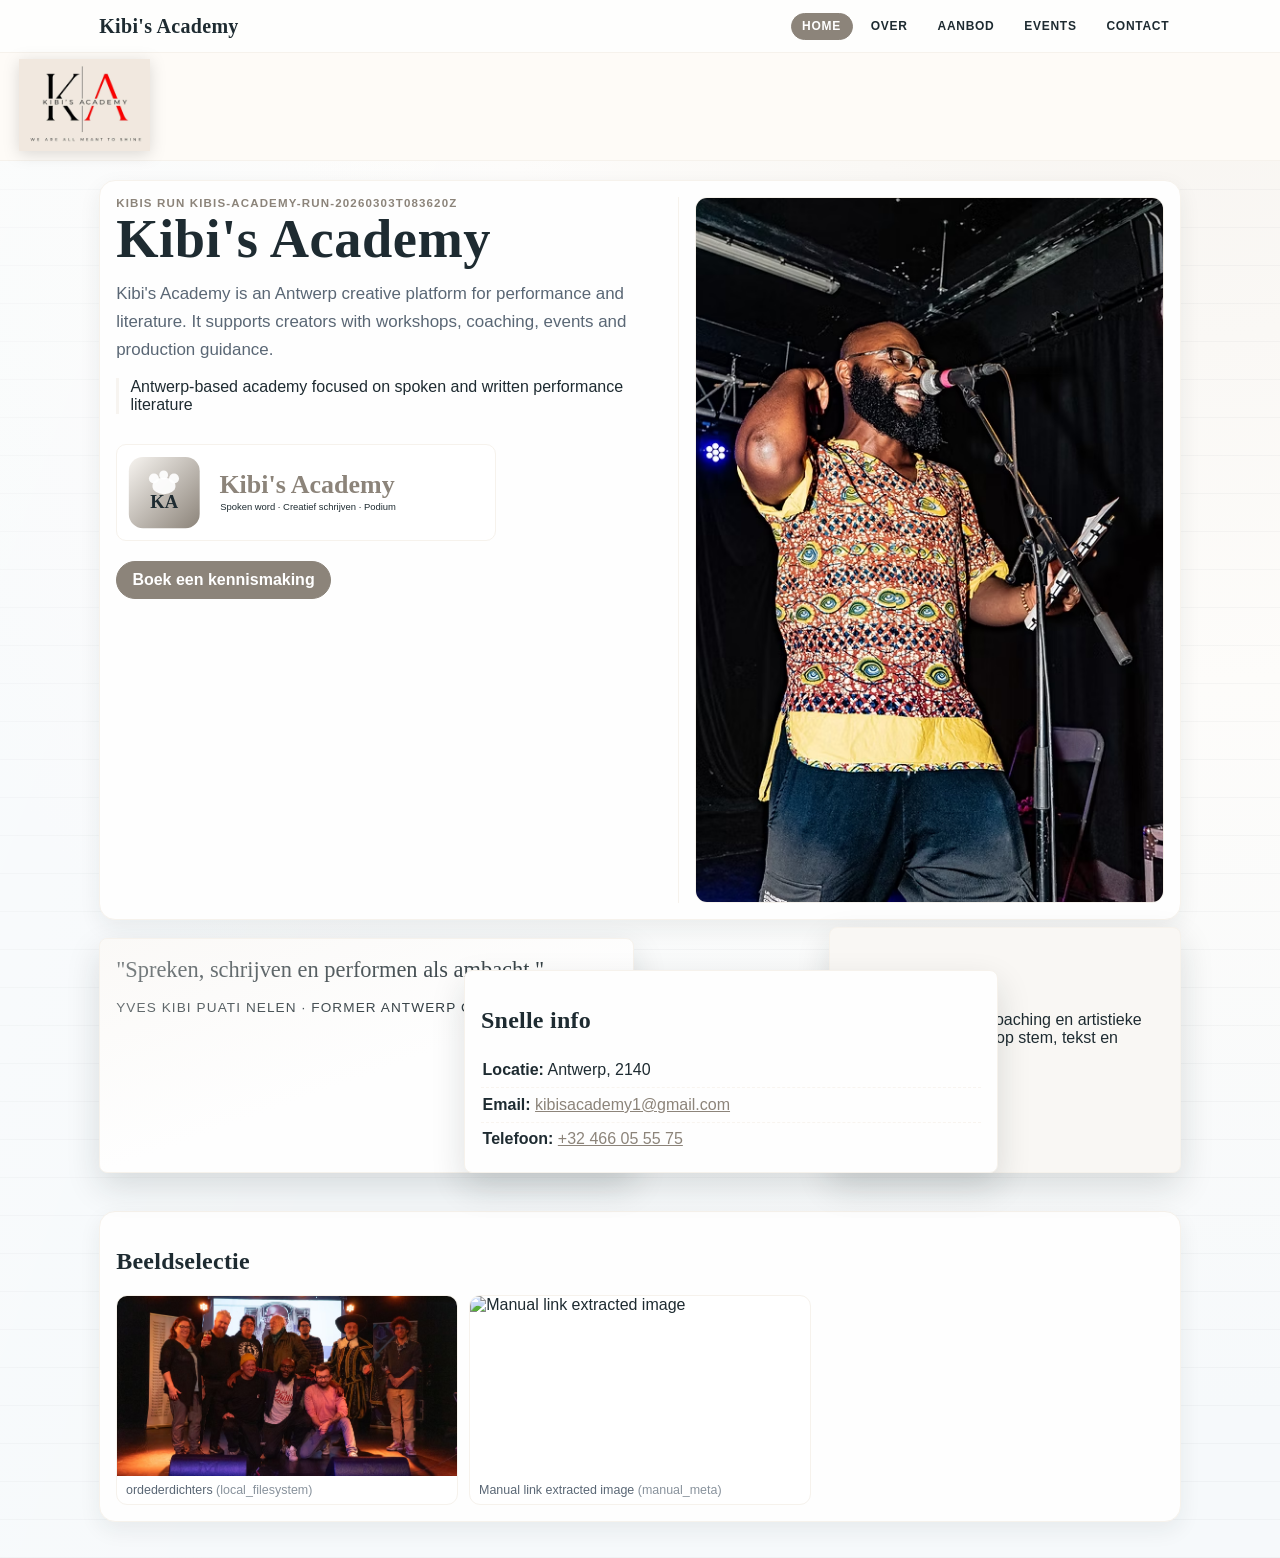
==== index.html @ 3e57da25 "Publish Kibi's Academy static site" ====
<!doctype html>
<html lang="nl">
  <head>
    <meta charset="utf-8" />
    <meta name="viewport" content="width=device-width, initial-scale=1" />
    <title>Kibi&#x27;s Academy | Home</title>
    <meta name="description" content="Spoken word en creatieve trajecten bij Kibi&#x27;s Academy." />
    <meta property="og:title" content="Kibi&#x27;s Academy | Home" />
    <meta property="og:description" content="Spoken word en creatieve trajecten bij Kibi&#x27;s Academy." />
    <meta property="og:type" content="website" />
    <meta property="og:image" content="assets/kibi.avif" />
    
    <link rel="icon" type="image/svg+xml" href="assets/favicon.svg" />
    <link rel="apple-touch-icon" href="assets/apple-touch-icon.svg" />
    <link rel="stylesheet" href="styles.css" />
  </head>
  <body>
    <header class="site-header">
      <div class="inner">
        <p class="brand"><span class="brand-label">Kibi's Academy</span></p>
        <nav>
        <a href="index.html" class="active">Home</a>
        <a href="over.html">Over</a>
        <a href="aanbod.html">Aanbod</a>
        <a href="events.html">Events</a>
        <a href="contact.html">Contact</a>
        </nav>
      </div>
      <div class="brand-strip"><img class="brand-banner" src="assets/corp_logo.jpg" alt="Kibi&#39;s Academy header logo" /></div>
    </header>
    <main class="container">

      <section class="hero card">
        <div class="hero-copy">
          <p class="eyebrow">KIBIS RUN kibis-academy-run-20260303T083620Z</p>
          <h1>Kibi's Academy</h1>
          <p class="lead">Kibi's Academy is an Antwerp creative platform for performance and literature. It supports creators with workshops, coaching, events and production guidance.</p>
          <p class="meta">Antwerp-based academy focused on spoken and written performance literature</p>
          <img class="hero-logo" src="assets/logo-primary.svg" alt="Kibi&#x27;s Academy primair logo" />
          <a class="cta" href="contact.html">Boek een kennismaking</a>
        </div>
        <div class="hero-media"><img src="assets/kibi.avif" alt="Kibi&#x27;s Academy" /></div>
      </section>

      <section class="zen-overlap">
        <article class="card quote-card panel panel-a">
          <p class="quote">"Spreken, schrijven en performen als ambacht."</p>
          <p class="quote-meta">Yves Kibi Puati Nelen · Former Antwerp city poet</p>
        </article>
        <article class="card panel panel-b">
          <h2>Snelle info</h2>
          <ul class="clean-list">
            <li><strong>Locatie:</strong> Antwerp, 2140</li>
            <li><strong>Email:</strong> <a href="mailto:kibisacademy1@gmail.com">kibisacademy1@gmail.com</a></li>
            <li><strong>Telefoon:</strong> <a href="tel:+32466055575">+32 466 05 55 75</a></li>
          </ul>
        </article>
        <article class="card panel panel-c">
          <h2>Focus</h2>
          <p>Workshops, podiumcoaching en artistieke trajecten met nadruk op stem, tekst en performance.</p>
        </article>
      </section>

      <section class="card">
        <h2>Beeldselectie</h2>
        <div class="gallery-grid">
          <figure class="gallery-card"><img src="assets/ordederdichters.avif" alt="ordederdichters" /><figcaption>ordederdichters <span>(local_filesystem)</span></figcaption></figure>
<figure class="gallery-card"><img src="https://static.wixstatic.com/media/90b9a9_584e594c16b94b6894dfd35a9d84eb7d~mv2.jpg/v1/fill/w_667,h_1000,al_c,q_85,usm_0.66_1.00_0.01/90b9a9_584e594c16b94b6894dfd35a9d84eb7d~mv2.jpg" alt="Manual link extracted image" /><figcaption>Manual link extracted image <span>(manual_meta)</span></figcaption></figure>
        </div>
      </section>
    
    </main>
    <script src="app.js"></script>
  </body>
</html>
---- styles.css ----
:root {
  --bg: #fdfcfa;
  --surface: #fffdf8;
  --text: #1e2b31;
  --muted: #5a6775;
  --accent: #8c847a;
  --accent-soft: #f7f4f0;
  --line: #f6f2ec;
}
* { box-sizing: border-box; }
body {
  margin: 0;
  color: var(--text);
  font-family: "Avenir Next", "Gill Sans Nova", "Trebuchet MS", sans-serif;
  background:
    linear-gradient(110deg, rgba(255,255,255,0.4), rgba(255,255,255,0) 46%),
    repeating-linear-gradient(0deg, rgba(40, 55, 65, 0.035) 0 1px, transparent 1px 38px),
    radial-gradient(circle at 92% 0%, var(--accent-soft) 0%, var(--bg) 35%, #f6f9fb 72%);
}
h1, h2, h3 {
  font-family: "Palatino Linotype", "Book Antiqua", "Hoefler Text", serif;
  letter-spacing: 0.01em;
}
.site-header {
  position: sticky;
  top: 0;
  z-index: 10;
  border-bottom: 1px solid var(--line);
  background: color-mix(in srgb, #ffffff 88%, var(--accent-soft));
  backdrop-filter: blur(6px);
}
.site-header .inner {
  max-width: 1120px;
  margin: 0 auto;
  padding: 0.8rem 1.2rem;
  display: flex;
  justify-content: space-between;
  align-items: center;
  gap: 1rem;
}
.brand {
  margin: 0;
  display: block;
  font-weight: 800;
  letter-spacing: 0.02em;
}
.brand-label {
  font-family: "Palatino Linotype", "Book Antiqua", serif;
  font-size: 1.25rem;
}
.brand-strip {
  border-top: 1px solid var(--line);
  background: color-mix(in srgb, var(--surface) 82%, var(--accent-soft));
  padding: 0.35rem 1.2rem 0.55rem;
}
.brand-banner {
  width: min(100%, 640px);
  height: clamp(54px, 8vw, 92px);
  object-fit: contain;
  object-position: left center;
  display: block;
  filter: drop-shadow(0 3px 8px rgba(0,0,0,0.14));
}
nav {
  display: flex;
  flex-wrap: wrap;
  gap: 0.42rem;
}
nav a {
  color: var(--text);
  text-decoration: none;
  text-transform: uppercase;
  letter-spacing: 0.06em;
  font-size: 0.75rem;
  font-weight: 700;
  border-radius: 999px;
  padding: 0.34rem 0.66rem;
  border: 1px solid transparent;
}
nav a.active,
nav a:hover {
  color: #fff;
  background: var(--accent);
  border-color: var(--accent);
}
.container {
  max-width: 1120px;
  margin: 0 auto;
  padding: 1.2rem;
}
.card {
  background: color-mix(in srgb, #ffffff 92%, var(--accent-soft));
  border: 1px solid var(--line);
  border-radius: 16px;
  padding: 1rem;
  margin-bottom: 1rem;
  box-shadow: 0 8px 22px rgba(28, 40, 49, 0.07);
}
.hero {
  display: grid;
  grid-template-columns: 1.2fr 1fr;
  gap: 1rem;
  align-items: stretch;
}
.hero-copy {
  padding-right: 0.4rem;
  border-right: 1px solid var(--line);
}
.hero-copy h1 {
  margin: 0.15rem 0 0.7rem;
  font-size: clamp(2rem, 4.5vw, 3.4rem);
  line-height: 1.05;
}
.hero-logo {
  margin-top: 0.9rem;
  width: min(100%, 380px);
  border: 1px solid var(--line);
  border-radius: 10px;
  background: #fff;
}
.eyebrow {
  margin: 0;
  text-transform: uppercase;
  letter-spacing: 0.1em;
  font-size: 0.72rem;
  font-weight: 800;
  color: var(--accent);
}
.lead {
  margin: 0;
  font-size: 1.06rem;
  line-height: 1.65;
  color: var(--muted);
}
.meta {
  margin-top: 0.9rem;
  padding-left: 0.7rem;
  border-left: 3px solid var(--accent-soft);
}
.cta {
  display: inline-block;
  margin-top: 1rem;
  border: 1px solid var(--accent);
  background: var(--accent);
  color: #fff;
  border-radius: 999px;
  padding: 0.56rem 0.95rem;
  font-weight: 700;
  text-decoration: none;
  cursor: pointer;
}
.cta:hover {
  filter: brightness(1.08);
}
.hero-media img {
  width: 100%;
  height: 100%;
  min-height: 320px;
  object-fit: cover;
  border-radius: 12px;
  border: 1px solid var(--line);
}
.hero-media.fallback {
  min-height: 200px;
  display: grid;
  place-items: center;
  border: 1px dashed var(--line);
  border-radius: 12px;
  color: var(--muted);
}
.zen-overlap {
  position: relative;
  display: grid;
  grid-template-columns: repeat(12, minmax(0, 1fr));
  grid-auto-rows: minmax(80px, auto);
  gap: 0.8rem;
  margin: 1.1rem 0 1.4rem;
}
.panel {
  border-radius: 8px;
  box-shadow: 0 14px 34px rgba(20, 32, 37, 0.14);
}
.panel-a {
  grid-column: 1 / span 6;
  grid-row: 1;
  z-index: 2;
}
.panel-b {
  grid-column: 5 / span 6;
  grid-row: 1;
  margin-top: 2rem;
  z-index: 3;
}
.panel-c {
  grid-column: 9 / span 4;
  grid-row: 1;
  margin-top: -0.7rem;
  z-index: 1;
  background: color-mix(in srgb, var(--accent-soft) 72%, #ffffff);
}
.quote-card {
  position: relative;
  overflow: hidden;
}
.quote-card::before {
  content: "";
  position: absolute;
  inset: 0;
  background: linear-gradient(160deg, var(--accent-soft), transparent 55%);
  opacity: 0.5;
  pointer-events: none;
}
.quote {
  margin: 0;
  font-family: "Palatino Linotype", "Book Antiqua", serif;
  font-size: 1.4rem;
  line-height: 1.35;
}
.quote-meta {
  margin: 0.9rem 0 0;
  font-size: 0.85rem;
  text-transform: uppercase;
  letter-spacing: 0.08em;
}
.editorial p {
  max-width: 66ch;
  line-height: 1.75;
}
.gallery-grid {
  display: grid;
  grid-template-columns: repeat(3, minmax(0, 1fr));
  gap: 0.72rem;
}
.gallery-card {
  margin: 0;
  border: 1px solid var(--line);
  border-radius: 11px;
  overflow: hidden;
  background: #fff;
}
.gallery-card img {
  width: 100%;
  height: 180px;
  object-fit: cover;
  display: block;
}
.gallery-card figcaption {
  padding: 0.45rem 0.55rem;
  font-size: 0.78rem;
  color: var(--muted);
}
.gallery-card figcaption span {
  color: color-mix(in srgb, var(--muted) 72%, #ffffff);
}
a {
  color: var(--accent);
}
ul {
  margin: 0;
  padding: 0;
  list-style: none;
}
li {
  margin: 0;
}
.clean-list li {
  padding: 0.48rem 0.1rem;
  border-bottom: 1px dashed color-mix(in srgb, var(--line) 82%, #ffffff);
}
.clean-list li:last-child {
  border-bottom: 0;
}
.source-list a {
  font-weight: 600;
}
.social-icon {
  display: inline-flex;
  align-items: center;
  justify-content: center;
  width: 1.45rem;
  height: 1.45rem;
  margin-right: 0.45rem;
  border-radius: 999px;
  background: var(--accent);
  color: #fff;
}
.social-icon svg {
  width: 0.88rem;
  height: 0.88rem;
  display: block;
}
form {
  display: grid;
  gap: 0.7rem;
}
label {
  display: grid;
  gap: 0.26rem;
  font-weight: 700;
  font-size: 0.9rem;
}
input,
textarea {
  border: 1px solid var(--line);
  border-radius: 10px;
  padding: 0.62rem;
  font: inherit;
  background: #fff;
}
.hp {
  position: absolute;
  left: -9999px;
}
.form-status {
  min-height: 1.2rem;
  font-weight: 700;
}
.form-status.ok { color: #0d6846; }
.form-status.err { color: #982323; }
@media (max-width: 900px) {
  .hero,
  .zen-overlap {
    grid-template-columns: 1fr;
  }
  .panel-a,
  .panel-b,
  .panel-c {
    grid-column: 1;
    grid-row: auto;
    margin-top: 0;
  }
  .hero-copy {
    border-right: 0;
    border-bottom: 1px solid var(--line);
    padding-bottom: 0.8rem;
  }
  .hero-media img {
    min-height: 230px;
  }
}
@media (max-width: 700px) {
  .gallery-grid {
    grid-template-columns: 1fr 1fr;
  }
}
@media (max-width: 520px) {
  .site-header .inner {
    align-items: flex-start;
    flex-direction: column;
  }
  .gallery-grid {
    grid-template-columns: 1fr;
  }
}
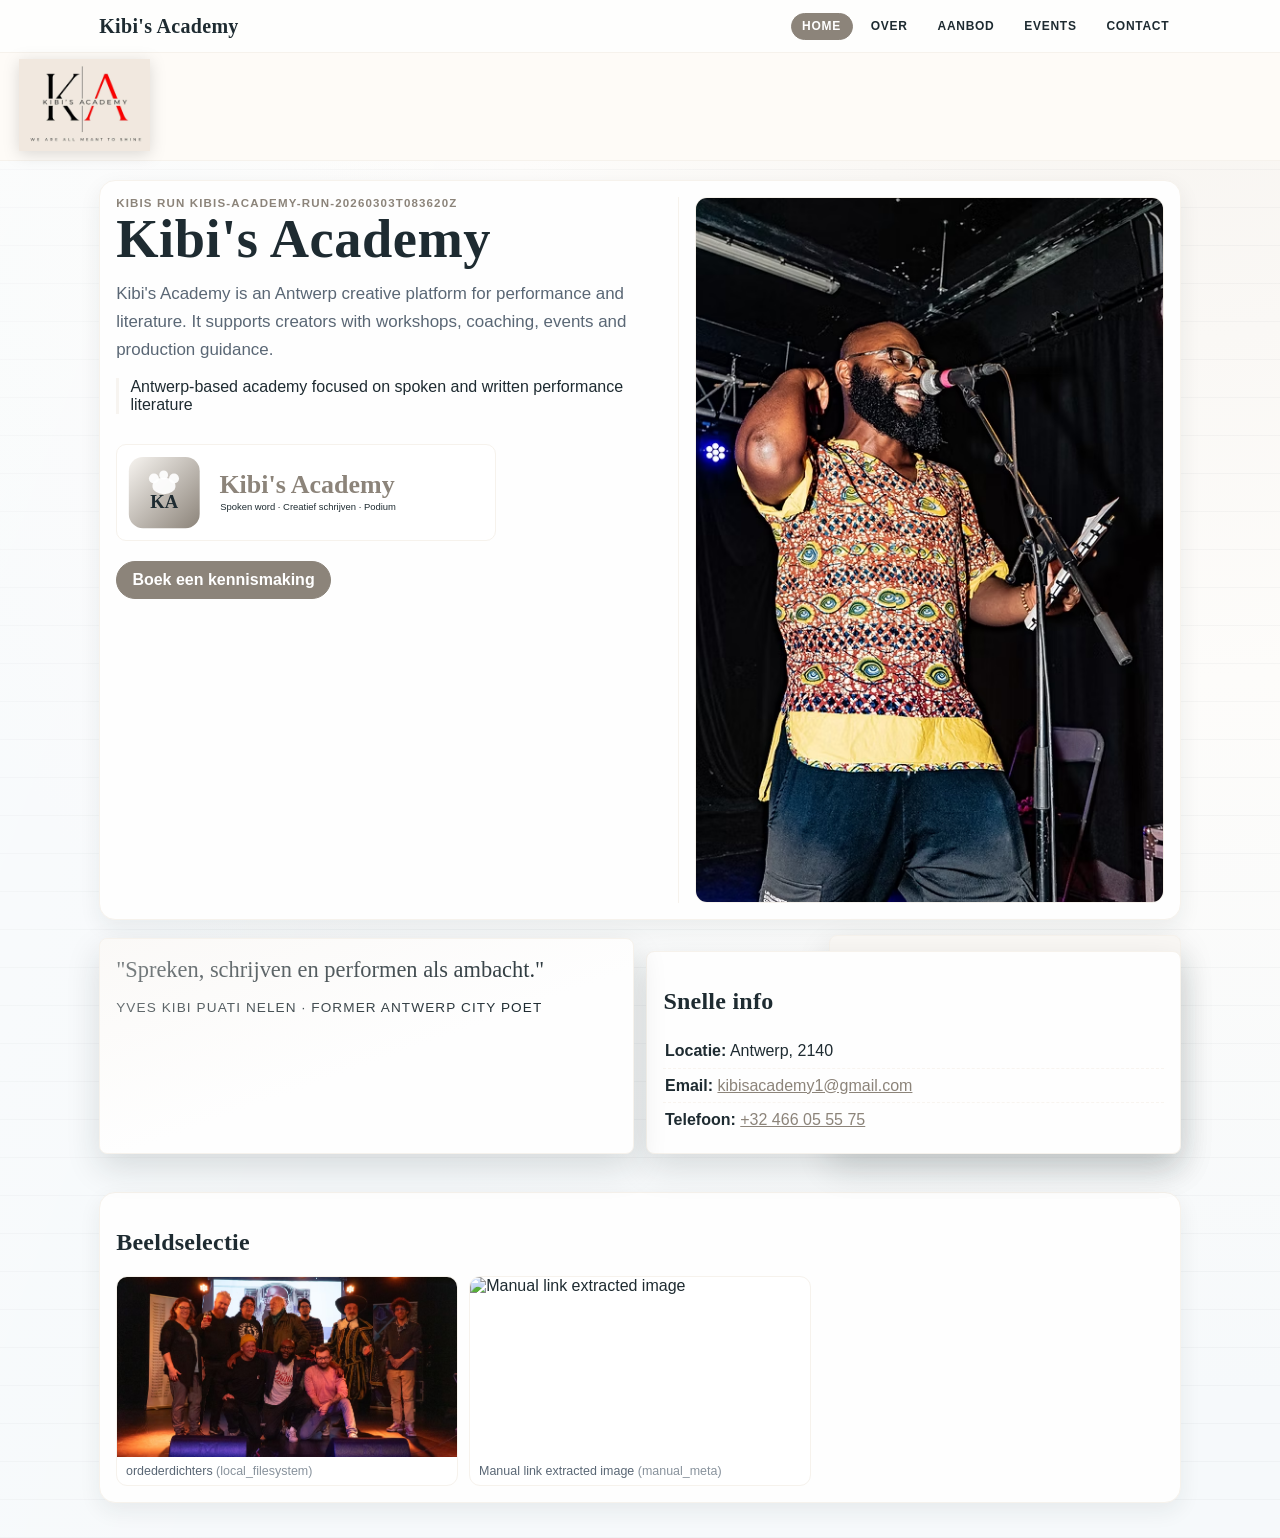
==== commit bed50124: "Update homepage layout: fix info/quote overlap" ====
--- a/index.html
+++ b/index.html
@@ -8,7 +8,7 @@
     <meta property="og:title" content="Kibi&#x27;s Academy | Home" />
     <meta property="og:description" content="Spoken word en creatieve trajecten bij Kibi&#x27;s Academy." />
     <meta property="og:type" content="website" />
-    <meta property="og:image" content="assets/kibi.avif" />
+    <meta property="og:image" content="assets/kibi-1.avif" />
     
     <link rel="icon" type="image/svg+xml" href="assets/favicon.svg" />
     <link rel="apple-touch-icon" href="assets/apple-touch-icon.svg" />
@@ -26,7 +26,7 @@
         <a href="contact.html">Contact</a>
         </nav>
       </div>
-      <div class="brand-strip"><img class="brand-banner" src="assets/corp_logo.jpg" alt="Kibi&#39;s Academy header logo" /></div>
+      <div class="brand-strip"><img class="brand-banner" src="assets/corp_logo-1.jpg" alt="Kibi&#39;s Academy header logo" /></div>
     </header>
     <main class="container">
 
@@ -39,7 +39,7 @@
           <img class="hero-logo" src="assets/logo-primary.svg" alt="Kibi&#x27;s Academy primair logo" />
           <a class="cta" href="contact.html">Boek een kennismaking</a>
         </div>
-        <div class="hero-media"><img src="assets/kibi.avif" alt="Kibi&#x27;s Academy" /></div>
+        <div class="hero-media"><img src="assets/kibi-1.avif" alt="Kibi&#x27;s Academy" /></div>
       </section>
 
       <section class="zen-overlap">
@@ -64,7 +64,7 @@
       <section class="card">
         <h2>Beeldselectie</h2>
         <div class="gallery-grid">
-          <figure class="gallery-card"><img src="assets/ordederdichters.avif" alt="ordederdichters" /><figcaption>ordederdichters <span>(local_filesystem)</span></figcaption></figure>
+          <figure class="gallery-card"><img src="assets/ordederdichters-1.avif" alt="ordederdichters" /><figcaption>ordederdichters <span>(local_filesystem)</span></figcaption></figure>
 <figure class="gallery-card"><img src="https://static.wixstatic.com/media/90b9a9_584e594c16b94b6894dfd35a9d84eb7d~mv2.jpg/v1/fill/w_667,h_1000,al_c,q_85,usm_0.66_1.00_0.01/90b9a9_584e594c16b94b6894dfd35a9d84eb7d~mv2.jpg" alt="Manual link extracted image" /><figcaption>Manual link extracted image <span>(manual_meta)</span></figcaption></figure>
         </div>
       </section>
--- a/styles.css
+++ b/styles.css
@@ -183,18 +183,18 @@
 .panel-a {
   grid-column: 1 / span 6;
   grid-row: 1;
+  z-index: 4;
+}
+.panel-b {
+  grid-column: 7 / span 6;
+  grid-row: 1;
+  margin-top: 0.8rem;
   z-index: 2;
-}
-.panel-b {
-  grid-column: 5 / span 6;
-  grid-row: 1;
-  margin-top: 2rem;
-  z-index: 3;
 }
 .panel-c {
   grid-column: 9 / span 4;
   grid-row: 1;
-  margin-top: -0.7rem;
+  margin-top: -0.2rem;
   z-index: 1;
   background: color-mix(in srgb, var(--accent-soft) 72%, #ffffff);
 }
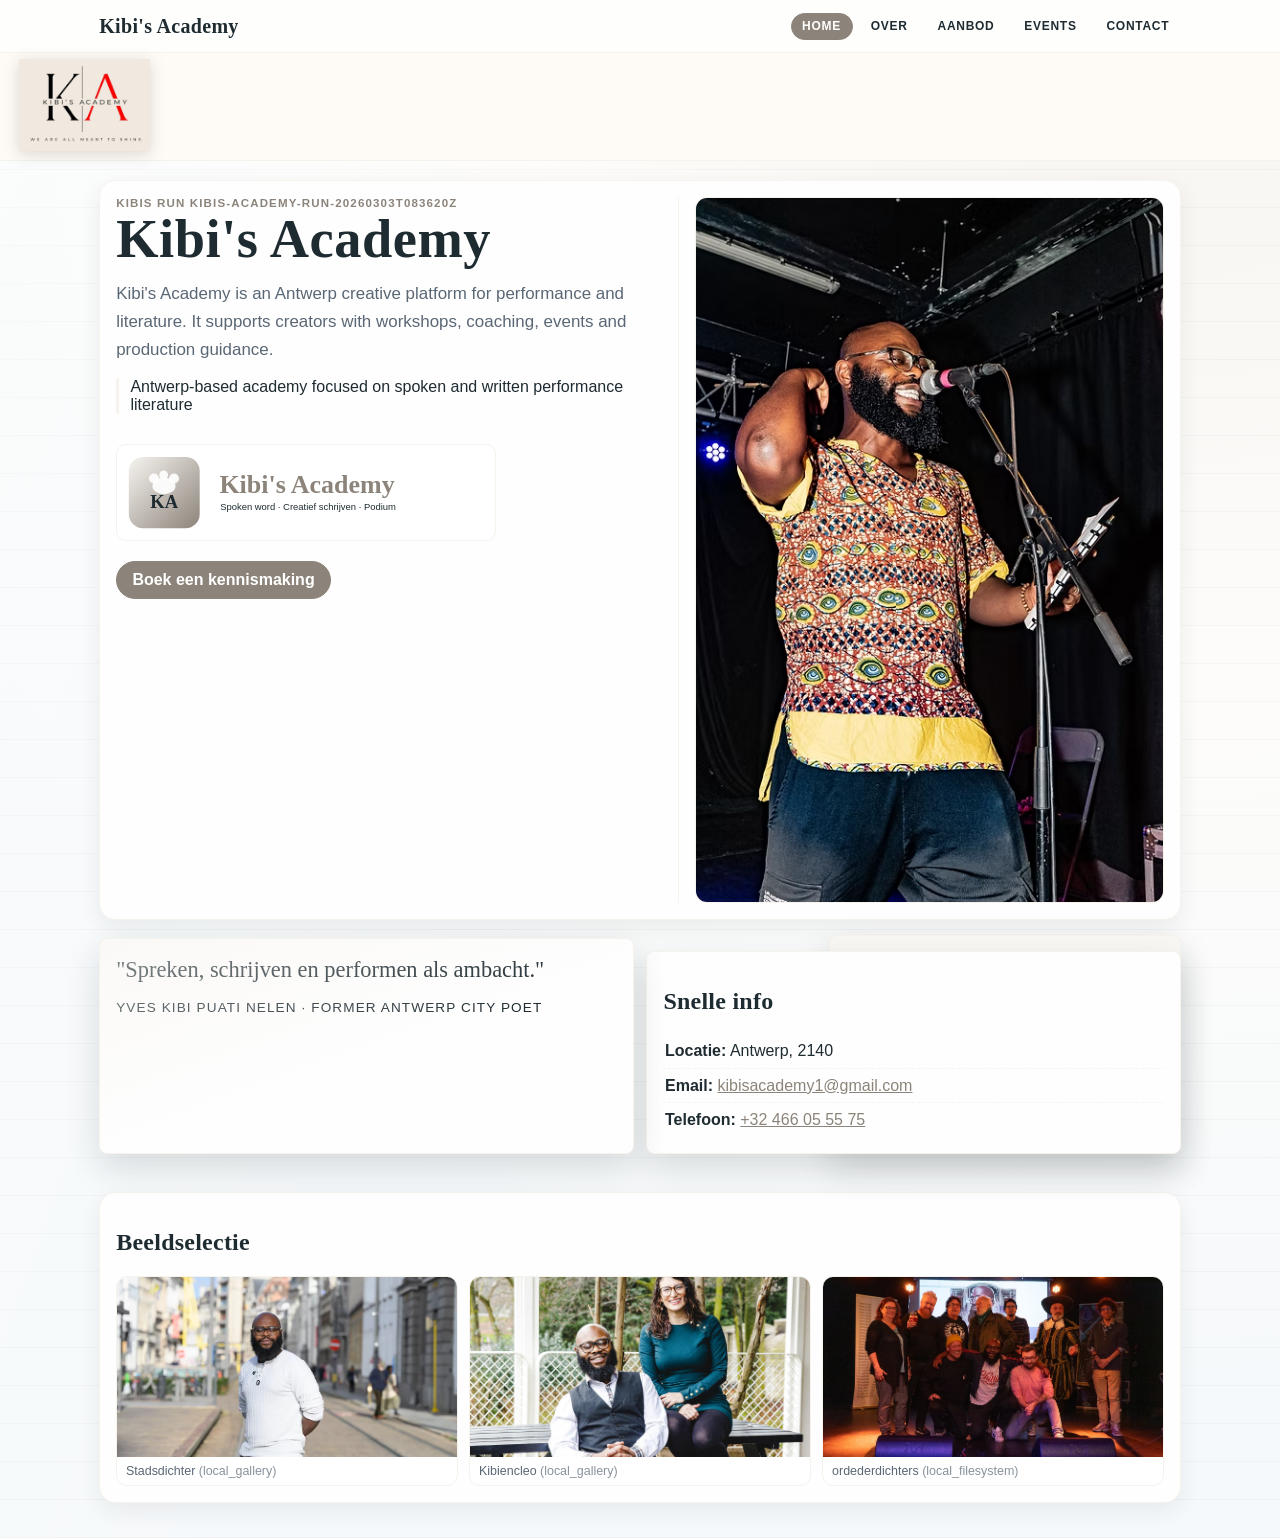
==== commit 65225af2: "Homepage gallery: use 3 unique photos incl. new uploads" ====
--- a/index.html
+++ b/index.html
@@ -8,7 +8,7 @@
     <meta property="og:title" content="Kibi&#x27;s Academy | Home" />
     <meta property="og:description" content="Spoken word en creatieve trajecten bij Kibi&#x27;s Academy." />
     <meta property="og:type" content="website" />
-    <meta property="og:image" content="assets/kibi-1.avif" />
+    <meta property="og:image" content="assets/kibi-2.avif" />
     
     <link rel="icon" type="image/svg+xml" href="assets/favicon.svg" />
     <link rel="apple-touch-icon" href="assets/apple-touch-icon.svg" />
@@ -26,7 +26,7 @@
         <a href="contact.html">Contact</a>
         </nav>
       </div>
-      <div class="brand-strip"><img class="brand-banner" src="assets/corp_logo-1.jpg" alt="Kibi&#39;s Academy header logo" /></div>
+      <div class="brand-strip"><img class="brand-banner" src="assets/corp_logo-2.jpg" alt="Kibi&#39;s Academy header logo" /></div>
     </header>
     <main class="container">
 
@@ -39,7 +39,7 @@
           <img class="hero-logo" src="assets/logo-primary.svg" alt="Kibi&#x27;s Academy primair logo" />
           <a class="cta" href="contact.html">Boek een kennismaking</a>
         </div>
-        <div class="hero-media"><img src="assets/kibi-1.avif" alt="Kibi&#x27;s Academy" /></div>
+        <div class="hero-media"><img src="assets/kibi-2.avif" alt="Kibi&#x27;s Academy" /></div>
       </section>
 
       <section class="zen-overlap">
@@ -64,8 +64,9 @@
       <section class="card">
         <h2>Beeldselectie</h2>
         <div class="gallery-grid">
-          <figure class="gallery-card"><img src="assets/ordederdichters-1.avif" alt="ordederdichters" /><figcaption>ordederdichters <span>(local_filesystem)</span></figcaption></figure>
-<figure class="gallery-card"><img src="https://static.wixstatic.com/media/90b9a9_584e594c16b94b6894dfd35a9d84eb7d~mv2.jpg/v1/fill/w_667,h_1000,al_c,q_85,usm_0.66_1.00_0.01/90b9a9_584e594c16b94b6894dfd35a9d84eb7d~mv2.jpg" alt="Manual link extracted image" /><figcaption>Manual link extracted image <span>(manual_meta)</span></figcaption></figure>
+          <figure class="gallery-card"><img src="assets/stadsdichter.avif" alt="Stadsdichter" /><figcaption>Stadsdichter <span>(local_gallery)</span></figcaption></figure>
+<figure class="gallery-card"><img src="assets/kibiencleo.jpeg" alt="Kibiencleo" /><figcaption>Kibiencleo <span>(local_gallery)</span></figcaption></figure>
+<figure class="gallery-card"><img src="assets/ordederdichters-2.avif" alt="ordederdichters" /><figcaption>ordederdichters <span>(local_filesystem)</span></figcaption></figure>
         </div>
       </section>
     
